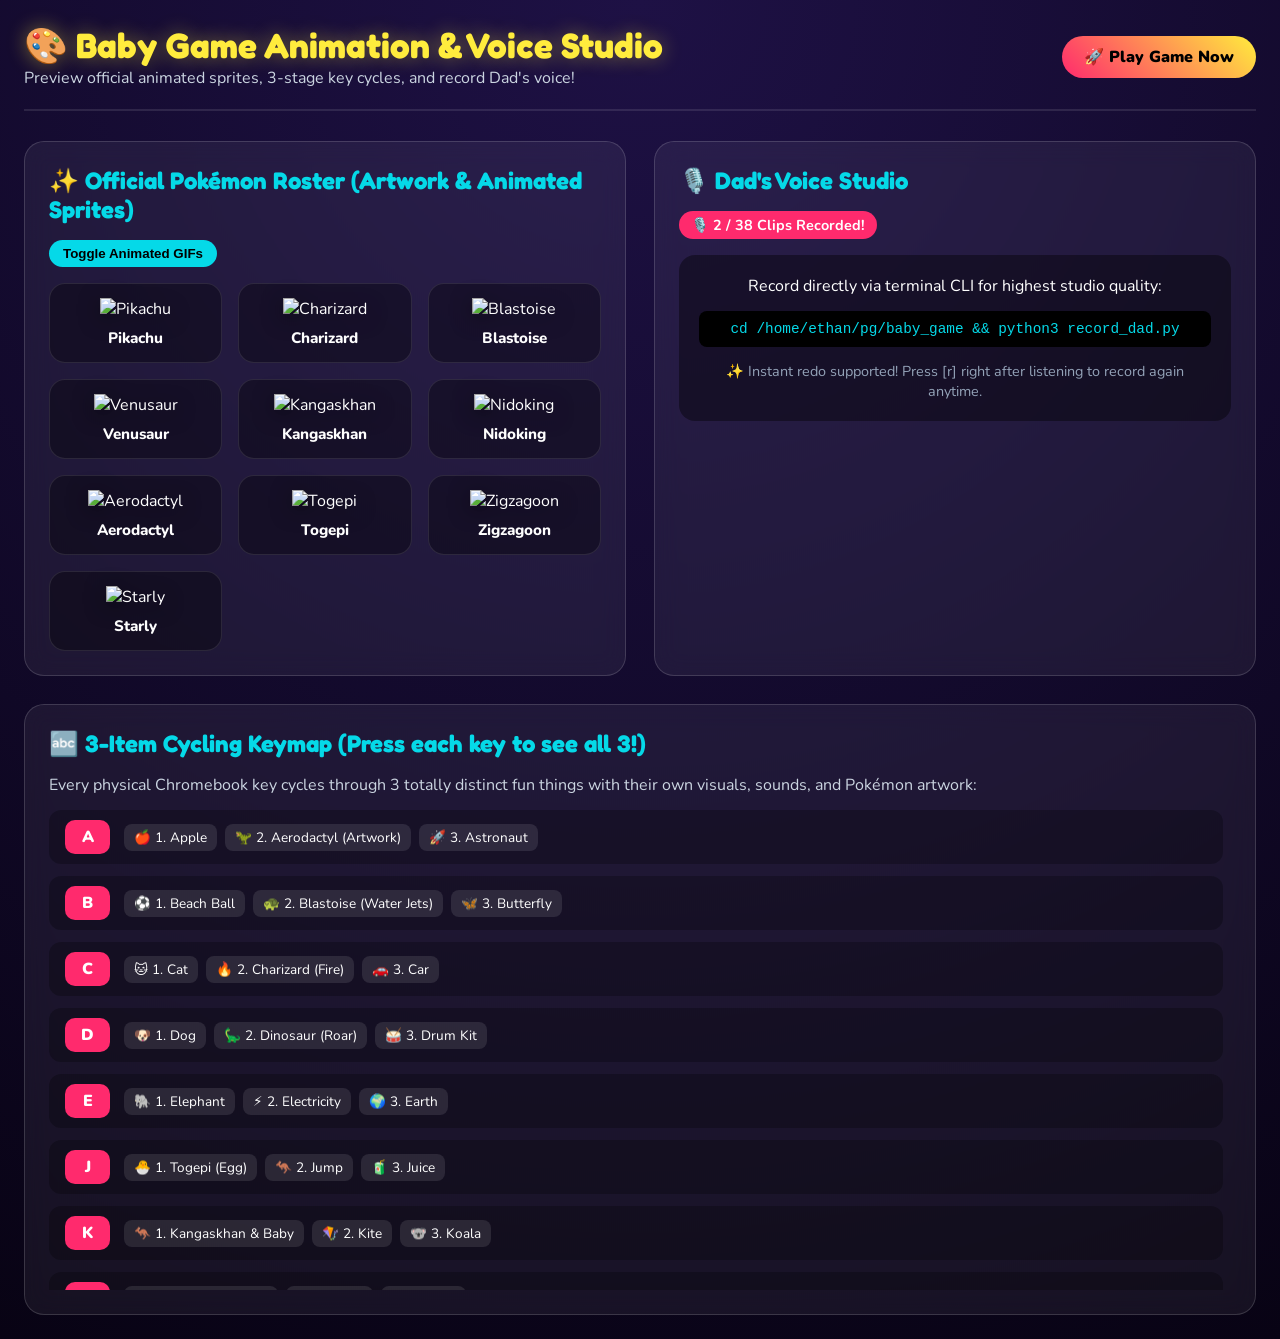
==== studio.html @ 29fa6cec "Add official Pokemon artwork & animated sprites with LEGAL.md, 3-item cycling per key, Studio visual" ====
<!DOCTYPE html>
<html lang="en">
<head>
  <meta charset="UTF-8">
  <meta name="viewport" content="width=device-width, initial-scale=1.0">
  <title>🎨 Baby Game Animation & Voice Studio</title>
  <link rel="preconnect" href="https://fonts.googleapis.com">
  <link rel="preconnect" href="https://fonts.gstatic.com" crossorigin>
  <link href="https://fonts.googleapis.com/css2?family=Fredoka:wght@600;900&family=Nunito:wght@700;900&display=swap" rel="stylesheet">
  <style>
    :root {
      --primary: #ff2a6d;
      --secondary: #05d9e8;
      --accent: #ffec3d;
      --dark: #0d1117;
      --card-bg: rgba(255, 255, 255, 0.06);
    }
    * { box-sizing: border-box; margin: 0; padding: 0; }
    body {
      background: radial-gradient(circle at top, #1e1145, #080314);
      color: #fff;
      font-family: 'Nunito', system-ui, sans-serif;
      padding: 24px;
      min-height: 100vh;
    }
    header {
      display: flex;
      justify-content: space-between;
      align-items: center;
      margin-bottom: 30px;
      padding-bottom: 20px;
      border-bottom: 2px solid rgba(255, 255, 255, 0.1);
    }
    h1 {
      font-family: 'Fredoka', cursive;
      font-size: 2.2rem;
      color: var(--accent);
      text-shadow: 0 0 20px rgba(255, 236, 61, 0.4);
    }
    .back-btn {
      background: linear-gradient(45deg, var(--primary), var(--accent));
      color: #000;
      text-decoration: none;
      font-weight: 900;
      padding: 10px 22px;
      border-radius: 30px;
      transition: transform 0.2s;
    }
    .back-btn:hover { transform: scale(1.05); }
    .studio-grid {
      display: grid;
      grid-template-columns: 1fr 1fr;
      gap: 28px;
    }
    @media (max-width: 900px) {
      .studio-grid { grid-template-columns: 1fr; }
    }
    .panel {
      background: var(--card-bg);
      border: 1px solid rgba(255, 255, 255, 0.15);
      border-radius: 20px;
      padding: 24px;
      backdrop-filter: blur(12px);
    }
    h2 {
      font-family: 'Fredoka', cursive;
      font-size: 1.5rem;
      margin-bottom: 16px;
      color: var(--secondary);
    }
    /* Pokemon Roster */
    .poke-showcase {
      display: grid;
      grid-template-columns: repeat(auto-fill, minmax(130px, 1fr));
      gap: 16px;
    }
    .poke-card {
      background: rgba(0, 0, 0, 0.35);
      border: 1px solid rgba(255, 255, 255, 0.1);
      border-radius: 16px;
      padding: 14px;
      text-align: center;
      transition: transform 0.2s, border-color 0.2s;
    }
    .poke-card:hover {
      transform: translateY(-4px);
      border-color: var(--secondary);
    }
    .poke-card img {
      width: 80px;
      height: 80px;
      object-fit: contain;
      margin-bottom: 8px;
      filter: drop-shadow(0 4px 10px rgba(0,0,0,0.5));
    }
    .poke-name {
      font-weight: 800;
      font-size: 0.95rem;
      text-transform: capitalize;
    }
    /* Key Inspector */
    .key-cycle-list {
      display: flex;
      flex-direction: column;
      gap: 12px;
      max-height: 480px;
      overflow-y: auto;
      padding-right: 8px;
    }
    .key-row {
      display: flex;
      align-items: center;
      background: rgba(0, 0, 0, 0.25);
      padding: 10px 16px;
      border-radius: 12px;
      gap: 14px;
    }
    .key-badge {
      background: var(--primary);
      color: #fff;
      font-weight: 900;
      padding: 6px 12px;
      border-radius: 10px;
      min-width: 45px;
      text-align: center;
    }
    .cycle-items {
      display: flex;
      gap: 8px;
      flex: 1;
      flex-wrap: wrap;
    }
    .cycle-pill {
      background: rgba(255, 255, 255, 0.1);
      padding: 4px 10px;
      border-radius: 8px;
      font-size: 0.85rem;
    }
    /* Voice Studio */
    .voice-status {
      display: flex;
      align-items: center;
      gap: 12px;
      margin-bottom: 16px;
    }
    .mic-record-box {
      background: rgba(0, 0, 0, 0.4);
      padding: 20px;
      border-radius: 16px;
      text-align: center;
    }
    .rec-btn {
      background: #ef4444;
      color: #fff;
      border: none;
      padding: 12px 28px;
      font-size: 1.1rem;
      font-weight: 900;
      border-radius: 30px;
      cursor: pointer;
      box-shadow: 0 4px 15px rgba(239, 68, 68, 0.5);
      transition: all 0.2s;
    }
    .rec-btn:hover { transform: scale(1.05); }
    .rec-btn.recording {
      animation: pulse 1s infinite alternate;
      background: #dc2626;
    }
    @keyframes pulse {
      0% { transform: scale(1); box-shadow: 0 0 10px #ef4444; }
      100% { transform: scale(1.08); box-shadow: 0 0 25px #ef4444; }
    }
    .cmd-hint {
      margin-top: 14px;
      background: #000;
      padding: 10px 14px;
      border-radius: 8px;
      font-family: monospace;
      color: var(--secondary);
      font-size: 0.9rem;
    }
  </style>
</head>
<body>
  <header>
    <div>
      <h1>🎨 Baby Game Animation & Voice Studio</h1>
      <p style="color: #cbd5e1;">Preview official animated sprites, 3-stage key cycles, and record Dad's voice!</p>
    </div>
    <a href="index.html" class="back-btn">🚀 Play Game Now</a>
  </header>

  <main class="studio-grid">
    <!-- Panel 1: Official Pokemon & Sprites -->
    <section class="panel">
      <h2>✨ Official Pokémon Roster (Artwork & Animated Sprites)</h2>
      <div style="margin-bottom: 16px; display: flex; gap: 10px;">
        <button id="toggle-ani" style="padding: 6px 14px; border-radius: 20px; background: var(--secondary); border: none; font-weight: bold; cursor: pointer;">Toggle Animated GIFs</button>
      </div>
      <div class="poke-showcase" id="poke-grid"></div>
    </section>

    <!-- Panel 2: Dad's Voice Studio -->
    <section class="panel">
      <h2>🎙️ Dad's Voice Studio</h2>
      <div class="voice-status">
        <span id="voice-count-badge" style="background: var(--primary); padding: 4px 12px; border-radius: 20px; font-weight: bold; font-size: 0.9rem;">Checking recordings...</span>
      </div>
      <div class="mic-record-box">
        <p style="margin-bottom: 12px;">Record directly via terminal CLI for highest studio quality:</p>
        <div class="cmd-hint">cd /home/ethan/pg/baby_game &amp;&amp; python3 record_dad.py</div>
        <p style="margin-top: 14px; font-size: 0.9rem; color: #94a3b8;">
          ✨ Instant redo supported! Press [r] right after listening to record again anytime.
        </p>
      </div>
    </section>

    <!-- Panel 3: 3-Item Key Cycle Inspector -->
    <section class="panel" style="grid-column: 1 / -1;">
      <h2>🔤 3-Item Cycling Keymap (Press each key to see all 3!)</h2>
      <p style="margin-bottom: 14px; color: #cbd5e1;">Every physical Chromebook key cycles through 3 totally distinct fun things with their own visuals, sounds, and Pokémon artwork:</p>
      <div class="key-cycle-list" id="cycle-list"></div>
    </section>
  </main>

  <script>
    const POKEMON_DATA = [
      { name: 'Pikachu', file: 'pikachu' },
      { name: 'Charizard', file: 'charizard' },
      { name: 'Blastoise', file: 'blastoise' },
      { name: 'Venusaur', file: 'venusaur' },
      { name: 'Kangaskhan', file: 'kangaskhan' },
      { name: 'Nidoking', file: 'nidoking' },
      { name: 'Aerodactyl', file: 'aerodactyl' },
      { name: 'Togepi', file: 'togepi' },
      { name: 'Zigzagoon', file: 'zigzagoon' },
      { name: 'Starly', file: 'starly' }
    ];

    let showAnimated = false;
    const grid = document.getElementById('poke-grid');

    function renderPokemon() {
      grid.innerHTML = '';
      POKEMON_DATA.forEach(p => {
        const card = document.createElement('div');
        card.className = 'poke-card';
        const ext = showAnimated ? '_ani.gif' : '.png';
        card.innerHTML = `
          <img src="images/pokemon/${p.file}${ext}" alt="${p.name}">
          <div class="poke-name">${p.name}</div>
        `;
        grid.appendChild(card);
      });
    }

    document.getElementById('toggle-ani').addEventListener('click', () => {
      showAnimated = !showAnimated;
      document.getElementById('toggle-ani').innerText = showAnimated ? 'Show Artwork PNG' : 'Show Animated GIFs';
      renderPokemon();
    });

    renderPokemon();

    // Check Dad's voice manifest
    fetch('audio/dad/manifest.json')
      .then(res => res.json())
      .then(manifest => {
        const count = Object.keys(manifest).length;
        document.getElementById('voice-count-badge').innerText = `🎙️ ${count} / 38 Clips Recorded!`;
      })
      .catch(() => {
        document.getElementById('voice-count-badge').innerText = '0 / 38 Clips Recorded';
      });

    // Populate Key Cycle List
    const SAMPLES = [
      { key: 'A', items: ['🍎 1. Apple', '🦖 2. Aerodactyl (Artwork)', '🚀 3. Astronaut'] },
      { key: 'B', items: ['⚽ 1. Beach Ball', '🐢 2. Blastoise (Water Jets)', '🦋 3. Butterfly'] },
      { key: 'C', items: ['🐱 1. Cat', '🔥 2. Charizard (Fire)', '🚗 3. Car'] },
      { key: 'D', items: ['🐶 1. Dog', '🦕 2. Dinosaur (Roar)', '🥁 3. Drum Kit'] },
      { key: 'E', items: ['🐘 1. Elephant', '⚡ 2. Electricity', '🌍 3. Earth'] },
      { key: 'J', items: ['🐣 1. Togepi (Egg)', '🦘 2. Jump', '🧃 3. Juice'] },
      { key: 'K', items: ['🦘 1. Kangaskhan & Baby', '🪁 2. Kite', '🐨 3. Koala'] },
      { key: 'N', items: ['👑 1. Nidoking (Horn)', '🥷 2. Ninja', '🪺 3. Nest'] },
      { key: 'P', items: ['⚡ 1. Pikachu (Electric)', '🐶 2. Puppy', '🐹 3. Dance Party Troupe!'] },
      { key: 'S', items: ['🐦 1. Starly (Bird)', '☀️ 2. Sunshine', '⚡ 3. Super Saiyan'] },
      { key: 'T', items: ['🦈 1. Baby Shark Song', '🚂 2. Train', '🐢 3. Turtle'] },
      { key: 'V', items: ['🌺 1. Venusaur (Flower)', '🏆 2. Victory', '🌋 3. Volcano'] },
      { key: 'Z', items: ['🦝 1. Zigzagoon (Raccoon)', '🦓 2. Zebra', '⚡ 3. Laser Zap'] }
    ];

    const cycleList = document.getElementById('cycle-list');
    SAMPLES.forEach(s => {
      const row = document.createElement('div');
      row.className = 'key-row';
      row.innerHTML = `
        <div class="key-badge">${s.key}</div>
        <div class="cycle-items">
          ${s.items.map(it => `<div class="cycle-pill">${it}</div>`).join('')}
        </div>
      `;
      cycleList.appendChild(row);
    });
  </script>
</body>
</html>
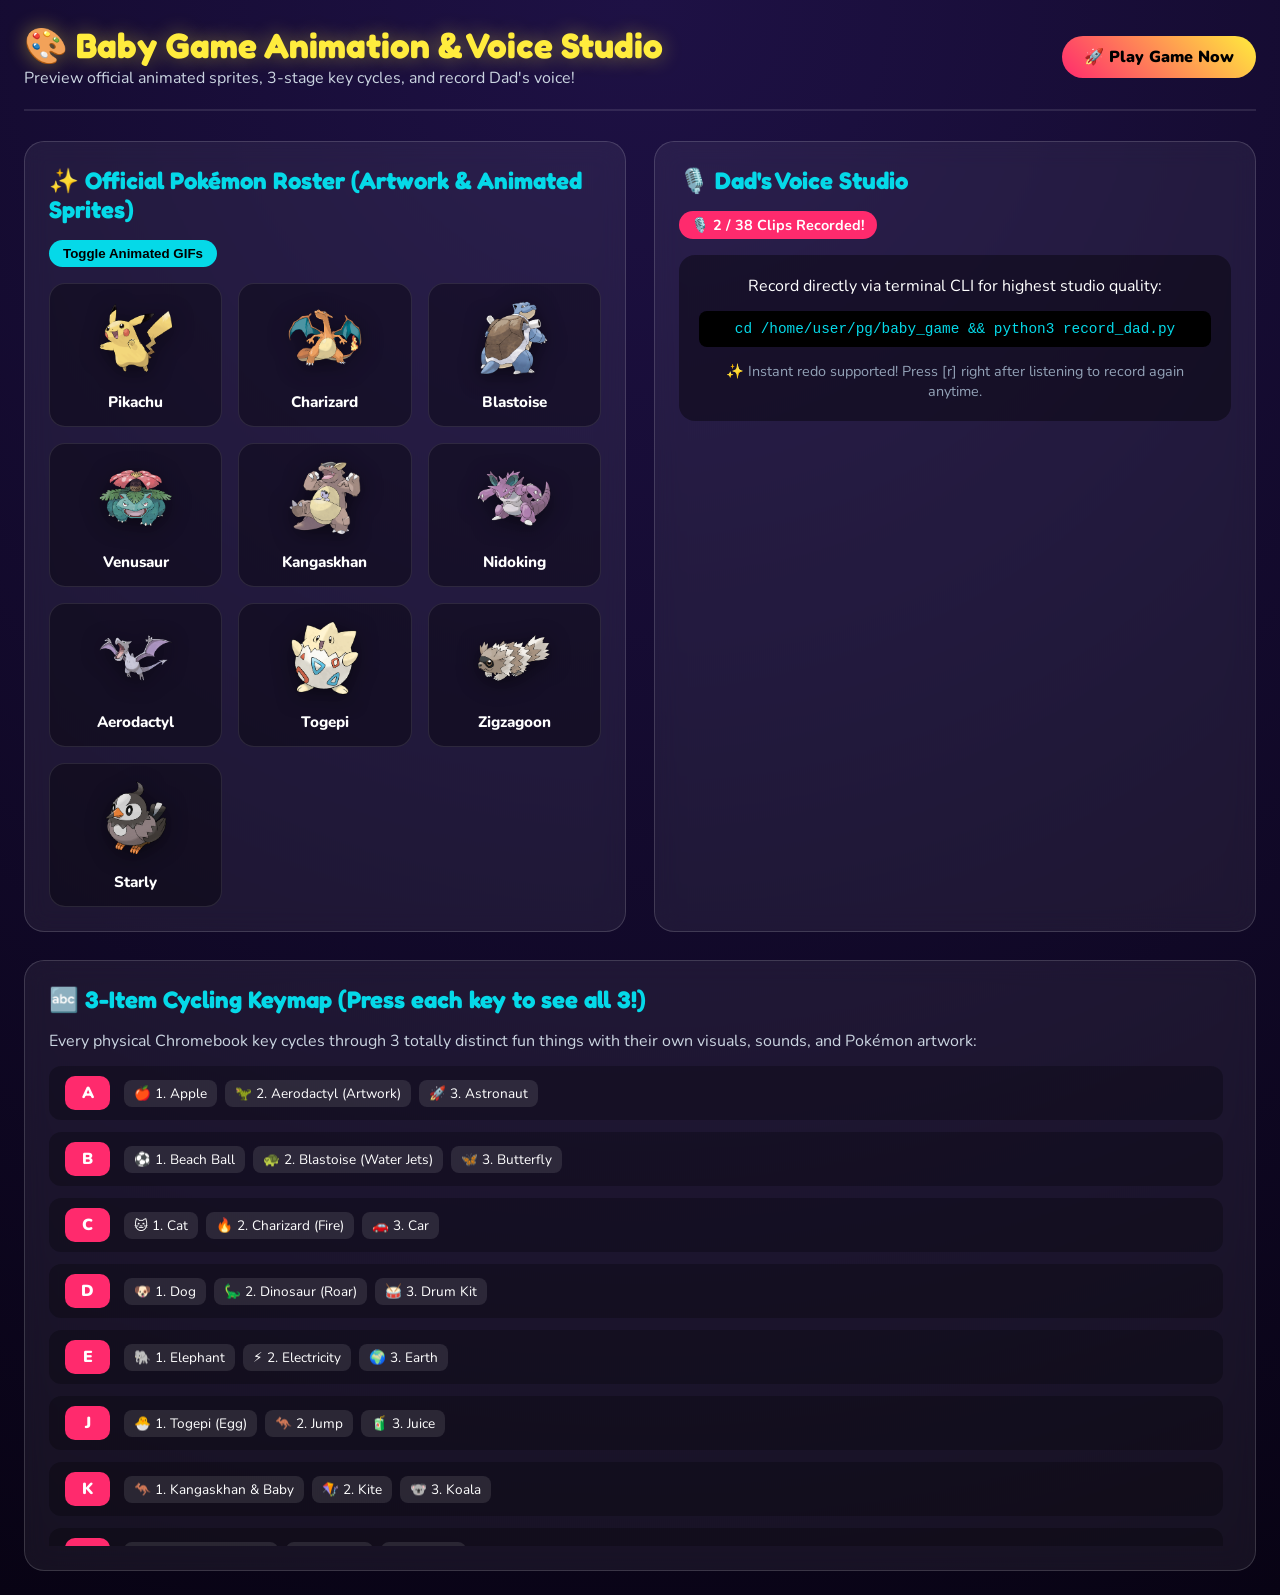
==== commit 3c64b361: "Add official Pokemon artwork & animated sprites with LEGAL.md, 3-item cycling per key, Studio visual" ====
--- a/studio.html
+++ b/studio.html
@@ -208,7 +208,7 @@
       </div>
       <div class="mic-record-box">
         <p style="margin-bottom: 12px;">Record directly via terminal CLI for highest studio quality:</p>
-        <div class="cmd-hint">cd /home/ethan/pg/baby_game &amp;&amp; python3 record_dad.py</div>
+        <div class="cmd-hint">cd /home/user/pg/baby_game &amp;&amp; python3 record_dad.py</div>
         <p style="margin-top: 14px; font-size: 0.9rem; color: #94a3b8;">
           ✨ Instant redo supported! Press [r] right after listening to record again anytime.
         </p>
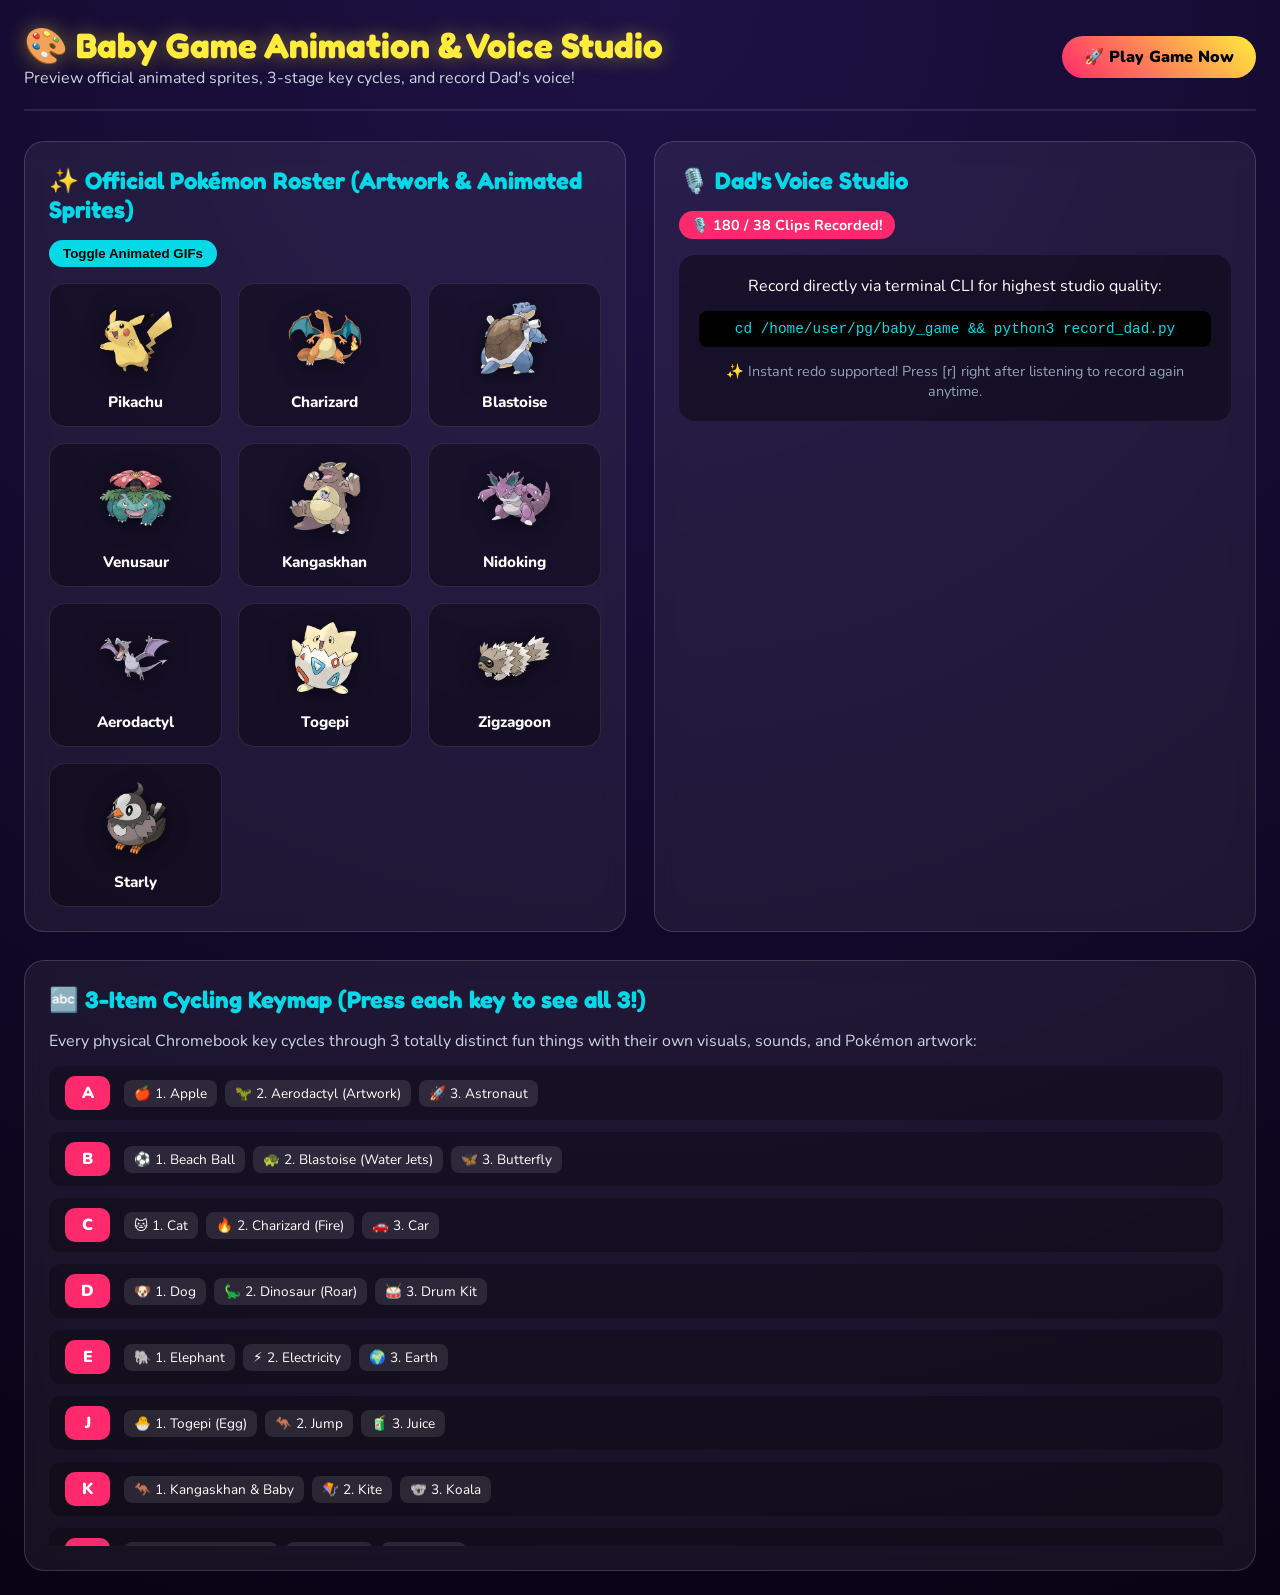
==== commit 4664dad6: "Add file headers, docstrings and explanatory comments (comment-only) Every source file gets a Progra" ====
--- a/studio.html
+++ b/studio.html
@@ -1,4 +1,10 @@
 <!DOCTYPE html>
+<!--
+  Program: baby_game - studio.html
+  Programmer: Ethan-da-Tech-Wizard (written with Claude, an AI assistant)
+  Last Modified: 2026-11-18
+  Purpose: Studio page for previewing the game's animation and voice features, with its own inline styling and script.
+-->
 <html lang="en">
 <head>
   <meta charset="UTF-8">
@@ -224,6 +230,7 @@
   </main>
 
   <script>
+    // Roster of showcased characters: display name plus the image file base name under images/pokemon/.
     const POKEMON_DATA = [
       { name: 'Pikachu', file: 'pikachu' },
       { name: 'Charizard', file: 'charizard' },
@@ -237,9 +244,11 @@
       { name: 'Starly', file: 'starly' }
     ];
 
+    // When true the roster shows animated GIFs instead of still PNG artwork.
     let showAnimated = false;
     const grid = document.getElementById('poke-grid');
 
+    // Rebuilds the roster grid from POKEMON_DATA, using the GIF or PNG variant per the toggle.
     function renderPokemon() {
       grid.innerHTML = '';
       POKEMON_DATA.forEach(p => {
@@ -260,6 +269,7 @@
       renderPokemon();
     });
 
+    // Draw the roster once on page load.
     renderPokemon();
 
     // Check Dad's voice manifest
@@ -274,6 +284,7 @@
       });
 
     // Populate Key Cycle List
+    // Example keys and their three cycling items, shown as read-only rows for reference.
     const SAMPLES = [
       { key: 'A', items: ['🍎 1. Apple', '🦖 2. Aerodactyl (Artwork)', '🚀 3. Astronaut'] },
       { key: 'B', items: ['⚽ 1. Beach Ball', '🐢 2. Blastoise (Water Jets)', '🦋 3. Butterfly'] },
@@ -290,6 +301,7 @@
       { key: 'Z', items: ['🦝 1. Zigzagoon (Raccoon)', '🦓 2. Zebra', '⚡ 3. Laser Zap'] }
     ];
 
+    // Build one row per sample key with a badge and a pill for each of its items.
     const cycleList = document.getElementById('cycle-list');
     SAMPLES.forEach(s => {
       const row = document.createElement('div');
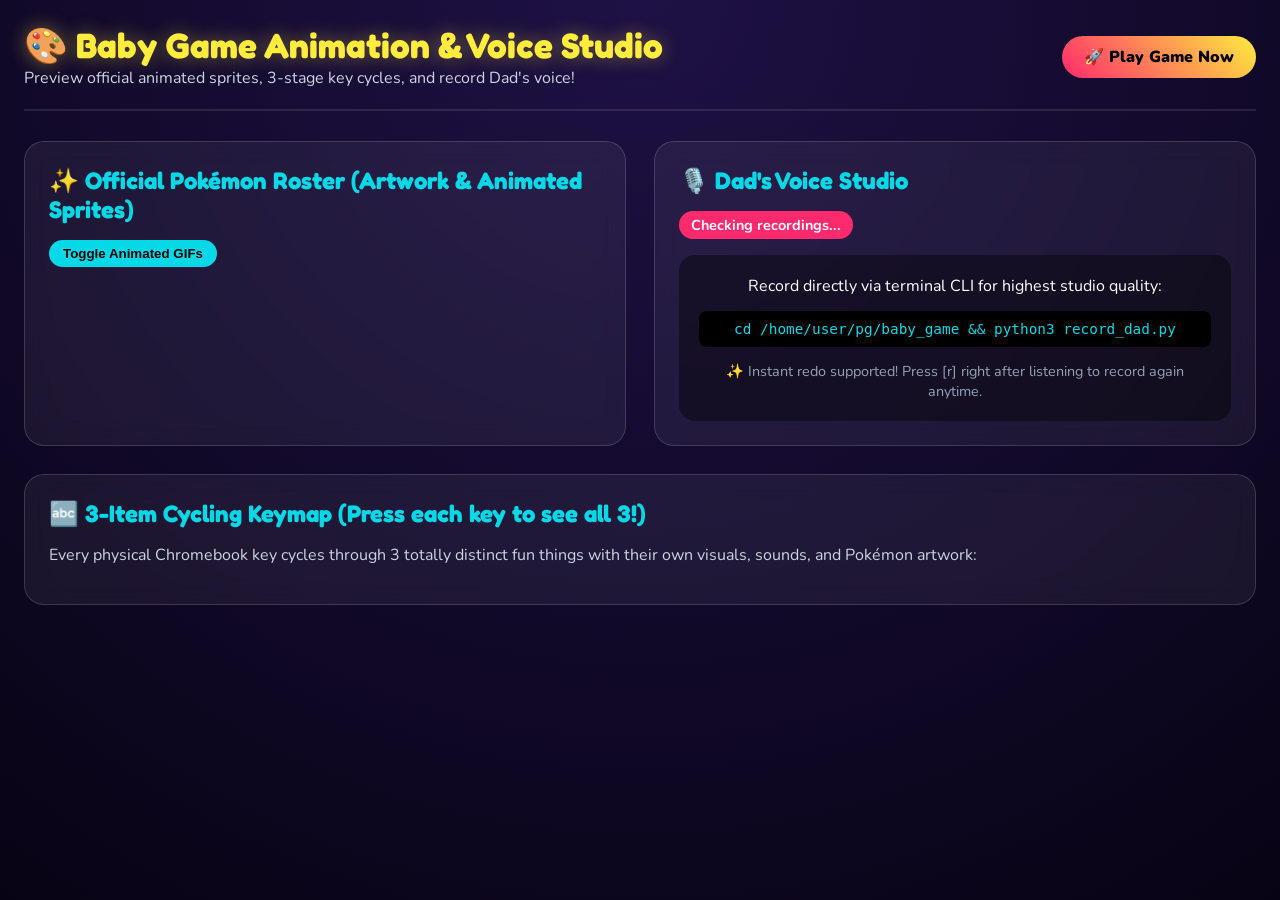
==== commit c56ac2a8: "docs: enrich educational inline comments and architecture explanations" ====
--- a/studio.html
+++ b/studio.html
@@ -1,10 +1,12 @@
+<!-- ==============================================================================
+Program: studio.html
+Programmer: Ethan-da-Tech-Wizard
+Last Modified: November 18, 2026
+Purpose: Interactive animation and voice recording studio interface for Baby Game.
+         Provides DOM controls for triggering procedural sound synthesis, testing
+         speech synthesis voices, tuning particle physics, and inspecting audio manifests.
+============================================================================== -->
 <!DOCTYPE html>
-<!--
-  Program: baby_game - studio.html
-  Programmer: Ethan-da-Tech-Wizard (written with Claude, an AI assistant)
-  Last Modified: 2026-11-18
-  Purpose: Studio page for previewing the game's animation and voice features, with its own inline styling and script.
--->
 <html lang="en">
 <head>
   <meta charset="UTF-8">
@@ -229,8 +231,12 @@
     </section>
   </main>
 
+    <!-- STEP-BY-STEP EDUCATIONAL GUIDE: DOM INTERFACE & AUDIO STUDIO HOOKS
+       1. DOM Element Selection: Binds UI buttons, sliders, and canvases to studio controller.
+       2. Audio Preview Triggering: Directly invokes Web Audio API synthesizers and voice playback.
+       3. Real-Time Feedback: Updates DOM display cards dynamically based on active audio presets. -->
   <script>
-    // Roster of showcased characters: display name plus the image file base name under images/pokemon/.
+<script>
     const POKEMON_DATA = [
       { name: 'Pikachu', file: 'pikachu' },
       { name: 'Charizard', file: 'charizard' },
@@ -244,11 +250,9 @@
       { name: 'Starly', file: 'starly' }
     ];
 
-    // When true the roster shows animated GIFs instead of still PNG artwork.
     let showAnimated = false;
     const grid = document.getElementById('poke-grid');
 
-    // Rebuilds the roster grid from POKEMON_DATA, using the GIF or PNG variant per the toggle.
     function renderPokemon() {
       grid.innerHTML = '';
       POKEMON_DATA.forEach(p => {
@@ -269,7 +273,6 @@
       renderPokemon();
     });
 
-    // Draw the roster once on page load.
     renderPokemon();
 
     // Check Dad's voice manifest
@@ -284,7 +287,6 @@
       });
 
     // Populate Key Cycle List
-    // Example keys and their three cycling items, shown as read-only rows for reference.
     const SAMPLES = [
       { key: 'A', items: ['🍎 1. Apple', '🦖 2. Aerodactyl (Artwork)', '🚀 3. Astronaut'] },
       { key: 'B', items: ['⚽ 1. Beach Ball', '🐢 2. Blastoise (Water Jets)', '🦋 3. Butterfly'] },
@@ -301,7 +303,6 @@
       { key: 'Z', items: ['🦝 1. Zigzagoon (Raccoon)', '🦓 2. Zebra', '⚡ 3. Laser Zap'] }
     ];
 
-    // Build one row per sample key with a badge and a pill for each of its items.
     const cycleList = document.getElementById('cycle-list');
     SAMPLES.forEach(s => {
       const row = document.createElement('div');
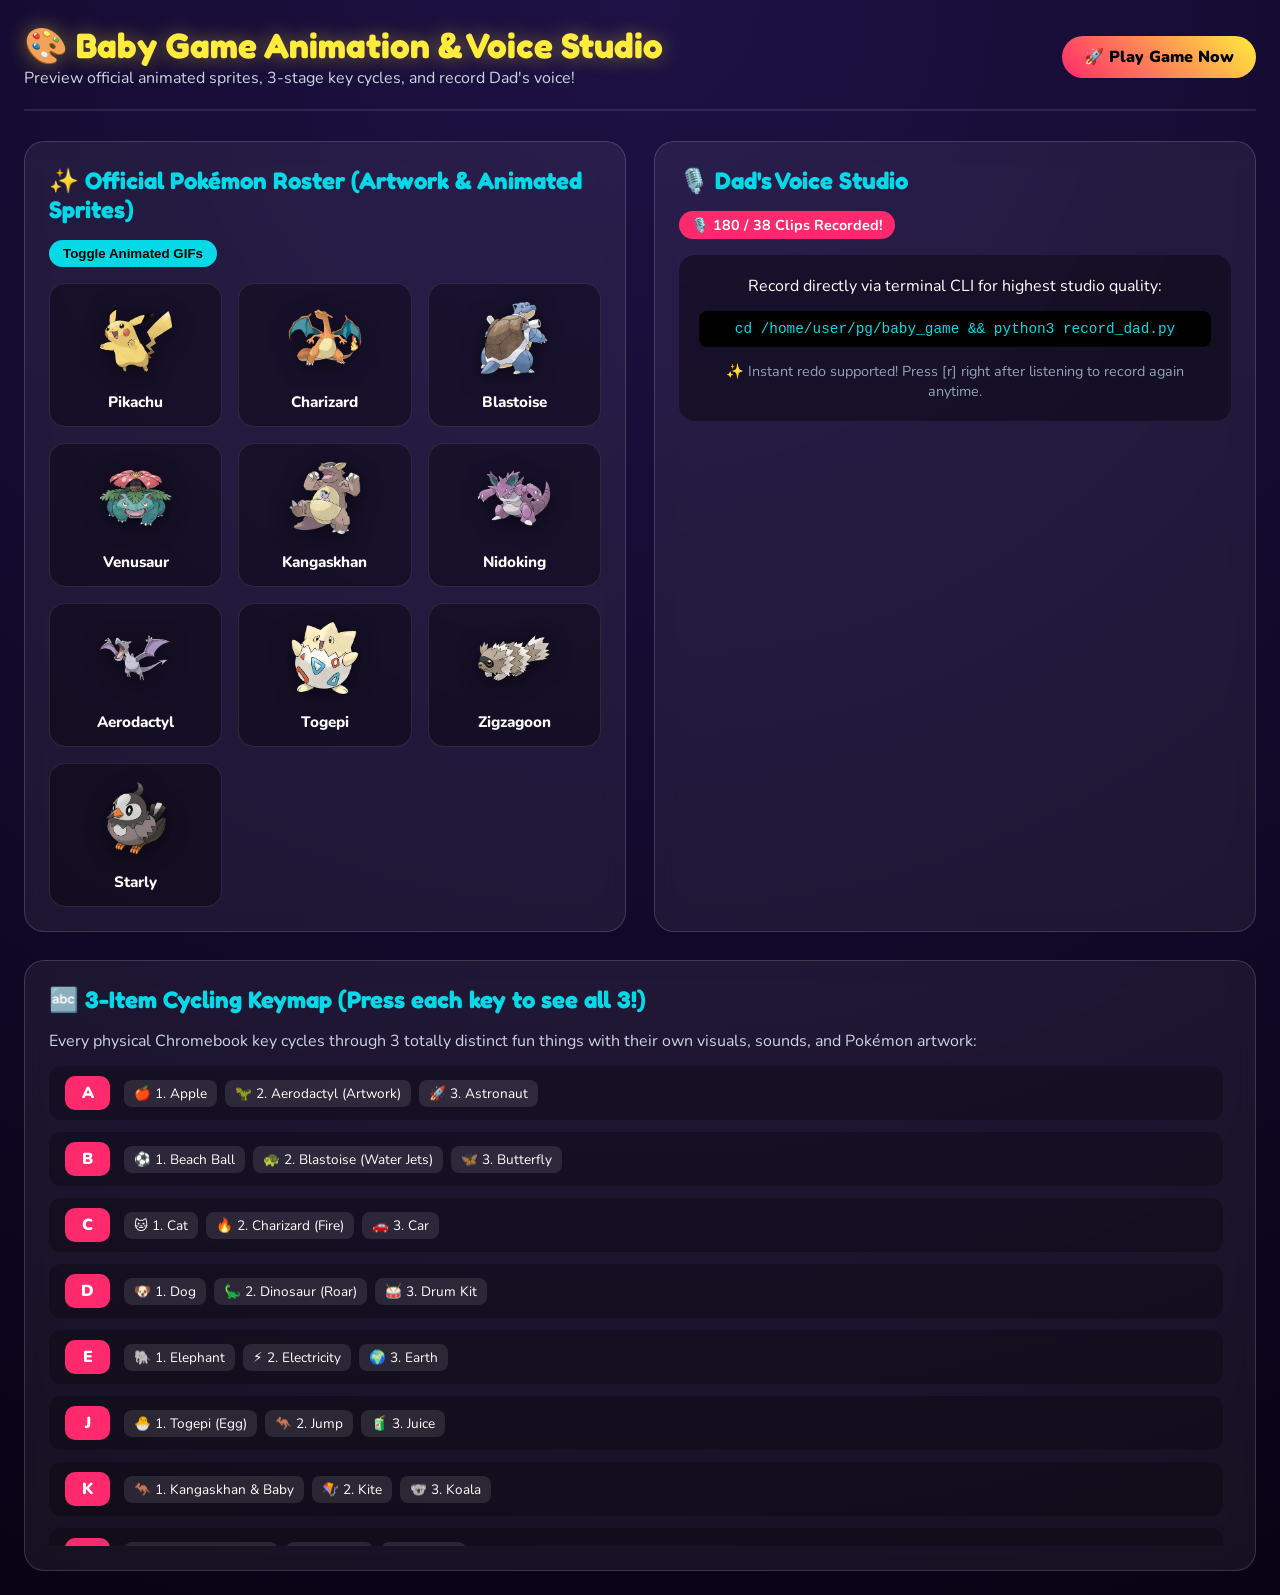
==== commit 3178499f: "Fix: studio.html had a doubled <script> opening tag The stray first <script> made the browser treat " ====
--- a/studio.html
+++ b/studio.html
@@ -12,9 +12,11 @@
   <meta charset="UTF-8">
   <meta name="viewport" content="width=device-width, initial-scale=1.0">
   <title>🎨 Baby Game Animation & Voice Studio</title>
+  <!-- Same Google Fonts dependency as index.html; system fonts are the fallback. -->
   <link rel="preconnect" href="https://fonts.googleapis.com">
   <link rel="preconnect" href="https://fonts.gstatic.com" crossorigin>
   <link href="https://fonts.googleapis.com/css2?family=Fredoka:wght@600;900&family=Nunito:wght@700;900&display=swap" rel="stylesheet">
+  <!-- Page-local styles (this page does not use styles.css). Layout is a two-column grid that collapses to one column under 900px. -->
   <style>
     :root {
       --primary: #ff2a6d;
@@ -76,6 +78,7 @@
       margin-bottom: 16px;
       color: var(--secondary);
     }
+    /* Roster cards */
     /* Pokemon Roster */
     .poke-showcase {
       display: grid;
@@ -198,6 +201,7 @@
     <a href="index.html" class="back-btn">🚀 Play Game Now</a>
   </header>
 
+  <!-- Three panels: sprite preview, voice studio status, and a read-only sample of the key cycles. -->
   <main class="studio-grid">
     <!-- Panel 1: Official Pokemon & Sprites -->
     <section class="panel">
@@ -224,6 +228,7 @@
     </section>
 
     <!-- Panel 3: 3-Item Key Cycle Inspector -->
+    <!-- Spans both grid columns. -->
     <section class="panel" style="grid-column: 1 / -1;">
       <h2>🔤 3-Item Cycling Keymap (Press each key to see all 3!)</h2>
       <p style="margin-bottom: 14px; color: #cbd5e1;">Every physical Chromebook key cycles through 3 totally distinct fun things with their own visuals, sounds, and Pokémon artwork:</p>
@@ -235,8 +240,8 @@
        1. DOM Element Selection: Binds UI buttons, sliders, and canvases to studio controller.
        2. Audio Preview Triggering: Directly invokes Web Audio API synthesizers and voice playback.
        3. Real-Time Feedback: Updates DOM display cards dynamically based on active audio presets. -->
-  <script>
 <script>
+    // Roster shown in panel 1; file is the base name under images/pokemon/ (NAME.png artwork, NAME_ani.gif animation).
     const POKEMON_DATA = [
       { name: 'Pikachu', file: 'pikachu' },
       { name: 'Charizard', file: 'charizard' },
@@ -250,9 +255,11 @@
       { name: 'Starly', file: 'starly' }
     ];
 
+    // Toggle state: PNG artwork vs animated GIFs.
     let showAnimated = false;
     const grid = document.getElementById('poke-grid');
 
+    // Rebuild the roster grid from POKEMON_DATA using the current artwork/animation mode.
     function renderPokemon() {
       grid.innerHTML = '';
       POKEMON_DATA.forEach(p => {
@@ -275,6 +282,7 @@
 
     renderPokemon();
 
+    // Count the entries in audio/dad/manifest.json. The 38 is hard-coded: 26 letters + 10 digits + Space + Enter, matching VOICE_ITEMS in record_dad.py. Note the manifest also holds per-word and intro entries, so its raw entry count can exceed 38.
     // Check Dad's voice manifest
     fetch('audio/dad/manifest.json')
       .then(res => res.json())
@@ -287,6 +295,7 @@
       });
 
     // Populate Key Cycle List
+    // Hand-written sample of the key cycles for display only (not generated from keys.js, so it can drift from the real mappings).
     const SAMPLES = [
       { key: 'A', items: ['🍎 1. Apple', '🦖 2. Aerodactyl (Artwork)', '🚀 3. Astronaut'] },
       { key: 'B', items: ['⚽ 1. Beach Ball', '🐢 2. Blastoise (Water Jets)', '🦋 3. Butterfly'] },
